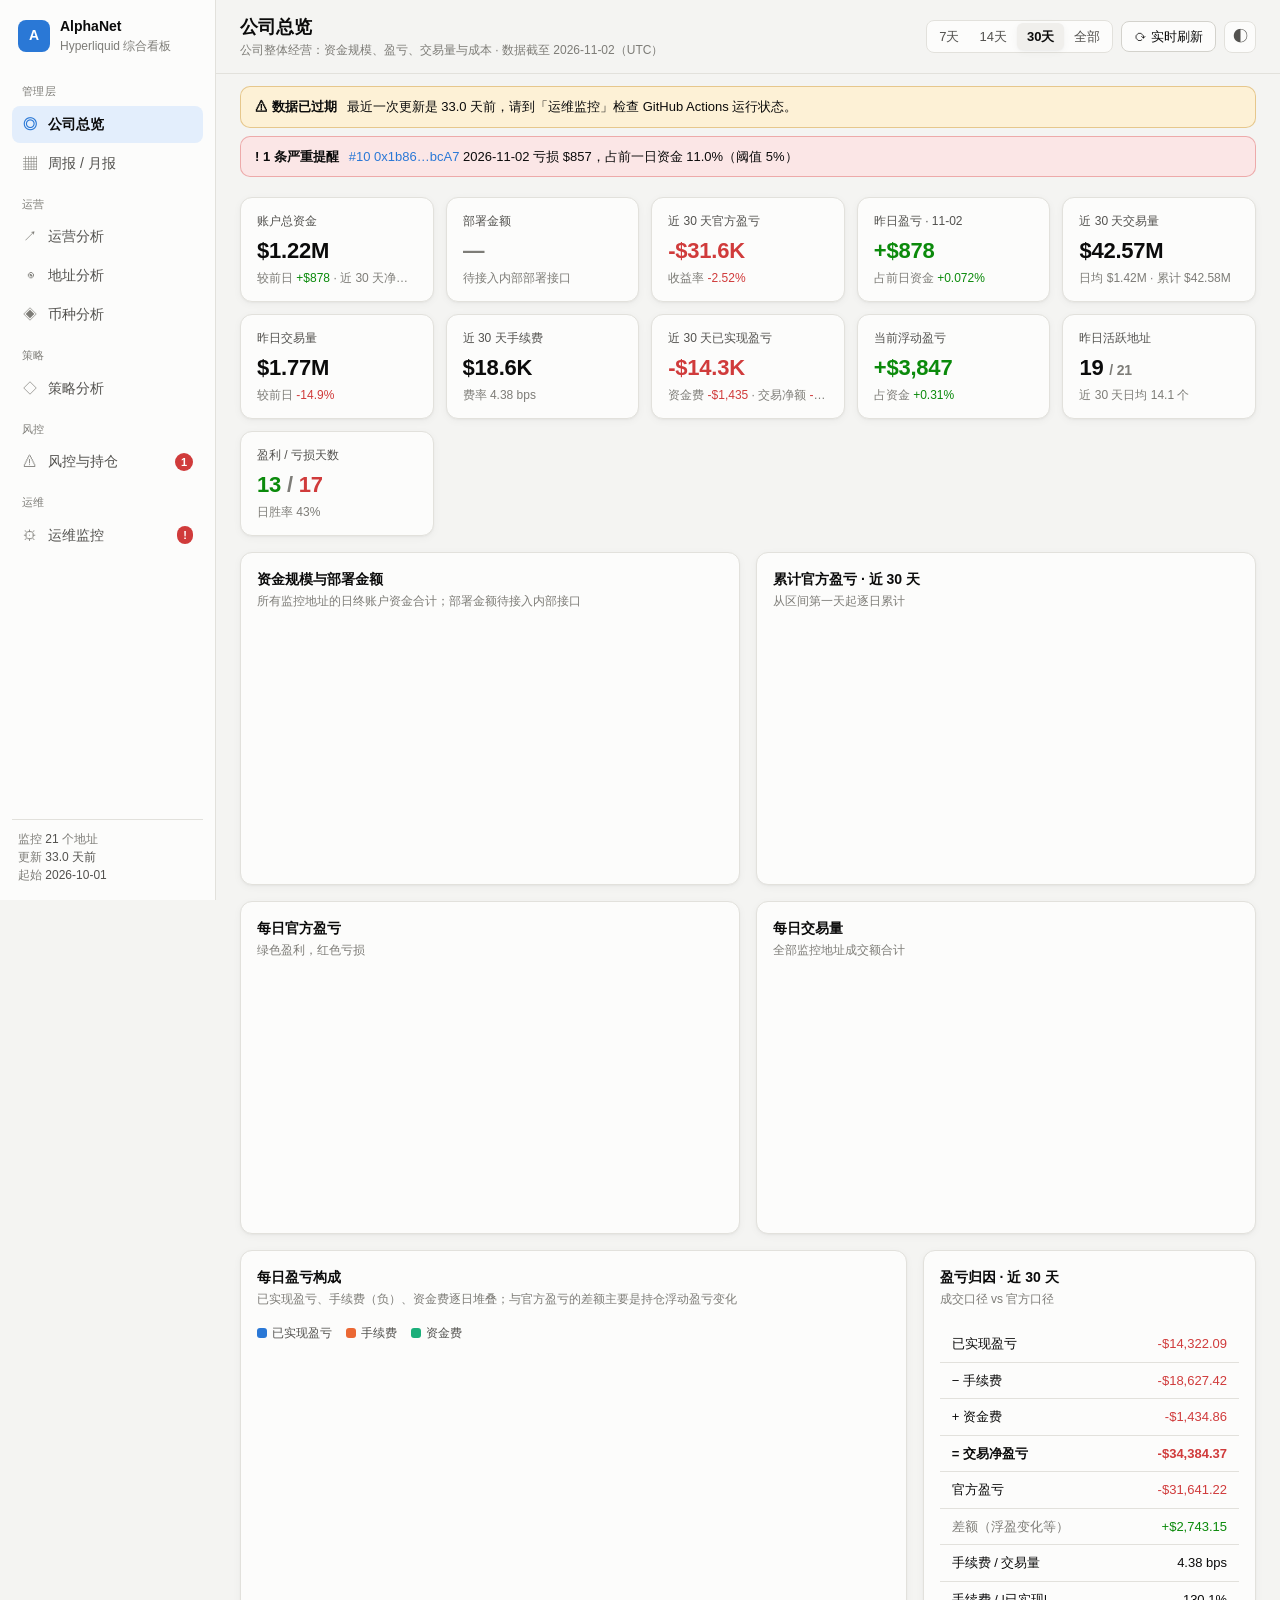
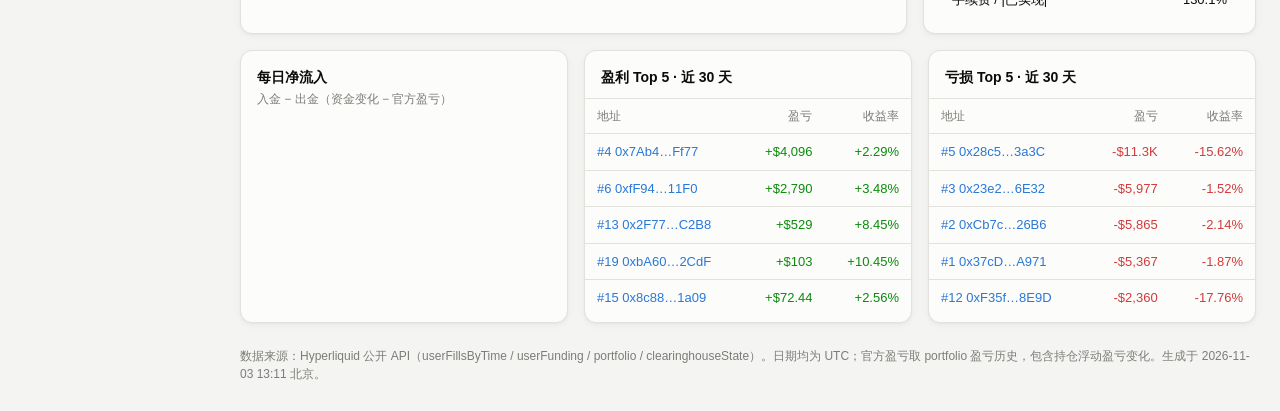
==== index.html @ 0035d0e1 "add strategy alalysys 3" ====
<!doctype html>
<html lang="zh-CN">
<head>
<meta charset="utf-8">
<meta name="viewport" content="width=device-width, initial-scale=1">
<title>AlphaNet Hyperliquid 综合看板</title>
<meta name="description" content="AlphaNet Hyperliquid 地址监控：公司总览、运营、风控、地址、币种、周报、运维多视角看板">
<link rel="icon" href="data:image/svg+xml,%3Csvg xmlns='http://www.w3.org/2000/svg' viewBox='0 0 32 32'%3E%3Crect width='32' height='32' rx='8' fill='%232a78d6'/%3E%3Cpath d='M8 22l5-7 4 4 7-9' stroke='white' stroke-width='3' fill='none' stroke-linecap='round' stroke-linejoin='round'/%3E%3C/svg%3E">
<link rel="stylesheet" href="assets/app.css?v=20261103i">
<script src="assets/chart.umd.js?v=4.4.1"></script>
</head>
<body>
<div class="app">
  <aside class="side" id="side">
    <div class="brand">
      <div class="logo">A</div>
      <div><div class="brand-t">AlphaNet</div><div class="brand-s">Hyperliquid 综合看板</div></div>
    </div>
    <nav id="nav">
      <div class="nav-g">管理层</div>
      <a href="#overview" data-v="overview"><span>◎</span>公司总览</a>
      <a href="#weekly" data-v="weekly"><span>▦</span>周报 / 月报</a>
      <div class="nav-g">运营</div>
      <a href="#ops" data-v="ops"><span>↗</span>运营分析</a>
      <a href="#address" data-v="address"><span>◉</span>地址分析</a>
      <a href="#coins" data-v="coins"><span>◈</span>币种分析</a>
      <div class="nav-g">策略</div>
      <a href="#strategy" data-v="strategy"><span>◇</span>策略分析</a>
      <div class="nav-g">风控</div>
      <a href="#risk" data-v="risk"><span>⚠</span>风控与持仓<b class="badge" id="nav-alerts"></b></a>
      <div class="nav-g">运维</div>
      <a href="#devops" data-v="devops"><span>⚙</span>运维监控<b class="badge" id="nav-health"></b></a>
    </nav>
    <div class="side-foot" id="side-foot"></div>
  </aside>
  <main>
    <header class="top">
      <button class="icon-btn menu" id="menu" aria-label="菜单">☰</button>
      <div class="top-title"><h1 id="page-title">公司总览</h1><div class="sub" id="page-sub"></div></div>
      <div class="top-ctl">
        <div class="seg" id="range" role="group" aria-label="时间范围">
          <button data-r="7">7天</button><button data-r="14">14天</button><button data-r="30">30天</button><button data-r="0">全部</button>
        </div>
        <button class="btn" id="live-btn" title="从 Hyperliquid API 实时拉取资金与持仓">⟳ 实时刷新</button>
        <button class="icon-btn" id="theme-btn" aria-label="切换主题">◐</button>
      </div>
    </header>
    <div id="banner"></div>
    <section id="view" class="view"><div class="loading">加载数据中…</div></section>
    <footer class="foot" id="foot"></footer>
  </main>
</div>
<div class="tip" id="tip"></div>
<script src="assets/app.js?v=20261103i"></script>
</body>
</html>
---- assets/app.css ----
:root {
  color-scheme: light;
  --bg: #f4f4f2; --surface: #fcfcfb; --surface-2: #f0efec; --border: #e2e1dc; --border-2: #d3d2cc;
  --text: #0b0b0b; --text-2: #52514e; --text-3: #7d7c77;
  --accent: #2a78d6; --accent-soft: #e3eefc;
  --pos: #0b8a0b; --neg: #d03b3b; --pos-soft: #e3f4e3; --neg-soft: #fbe6e6;
  --warn: #b97800; --warn-soft: #fdf1d6; --info: #2a78d6; --info-soft: #e3eefc;
  --s1: #2a78d6; --s2: #eb6834; --s3: #1baf7a; --s4: #eda100; --s5: #e87ba4; --s6: #008300; --s7: #6250d6; --s8: #e34948;
  --other: #a9a8a2; --grid: #ecebe7;
  --shadow: 0 1px 2px rgba(0,0,0,.04), 0 2px 8px rgba(0,0,0,.04);
}
@media (prefers-color-scheme: dark) {
  :root:not([data-theme="light"]) {
    color-scheme: dark;
    --bg: #111110; --surface: #1a1a19; --surface-2: #232321; --border: #2c2c2a; --border-2: #3a3a37;
    --text: #f0efec; --text-2: #c3c2b7; --text-3: #8b8a83;
    --accent: #3987e5; --accent-soft: #1b2b40;
    --pos: #2fbf4f; --neg: #e66767; --pos-soft: #16301c; --neg-soft: #3a1d1d;
    --warn: #fab219; --warn-soft: #3a2f12; --info: #3987e5; --info-soft: #1b2b40;
    --s1: #3987e5; --s2: #d95926; --s3: #199e70; --s4: #c98500; --s5: #d55181; --s6: #008300; --s7: #9085e9; --s8: #e66767;
    --other: #5f5e59; --grid: #262624;
    --shadow: none;
  }
}
:root[data-theme="dark"] {
  color-scheme: dark;
  --bg: #111110; --surface: #1a1a19; --surface-2: #232321; --border: #2c2c2a; --border-2: #3a3a37;
  --text: #f0efec; --text-2: #c3c2b7; --text-3: #8b8a83;
  --accent: #3987e5; --accent-soft: #1b2b40;
  --pos: #2fbf4f; --neg: #e66767; --pos-soft: #16301c; --neg-soft: #3a1d1d;
  --warn: #fab219; --warn-soft: #3a2f12; --info: #3987e5; --info-soft: #1b2b40;
  --s1: #3987e5; --s2: #d95926; --s3: #199e70; --s4: #c98500; --s5: #d55181; --s6: #008300; --s7: #9085e9; --s8: #e66767;
  --other: #5f5e59; --grid: #262624;
  --shadow: none;
}
* { box-sizing: border-box; }
html, body { margin: 0; }
body { background: var(--bg); color: var(--text); font: 14px/1.5 -apple-system, BlinkMacSystemFont, "PingFang SC", "Hiragino Sans GB", "Microsoft YaHei", "Segoe UI", sans-serif; -webkit-font-smoothing: antialiased; }
.num, td.n, .kpi-v { font-variant-numeric: tabular-nums; }
a { color: var(--accent); text-decoration: none; }
.app { display: flex; min-height: 100vh; }

/* sidebar */
.side { width: 216px; flex: none; background: var(--surface); border-right: 1px solid var(--border); position: sticky; top: 0; height: 100vh; display: flex; flex-direction: column; padding: 16px 12px; z-index: 20; }
.brand { display: flex; gap: 10px; align-items: center; padding: 0 6px 16px; }
.logo { width: 32px; height: 32px; border-radius: 8px; background: var(--accent); color: #fff; display: grid; place-items: center; font-weight: 700; }
.brand-t { font-weight: 700; }
.brand-s { font-size: 12px; color: var(--text-3); }
nav { display: flex; flex-direction: column; gap: 2px; overflow-y: auto; }
.nav-g { font-size: 11px; color: var(--text-3); padding: 12px 10px 4px; letter-spacing: .04em; }
nav a { display: flex; align-items: center; gap: 10px; padding: 8px 10px; border-radius: 8px; color: var(--text-2); }
nav a span { width: 16px; text-align: center; color: var(--text-3); }
nav a:hover { background: var(--surface-2); color: var(--text); }
nav a.on { background: var(--accent-soft); color: var(--text); font-weight: 600; }
nav a.on span { color: var(--accent); }
.badge { margin-left: auto; font-size: 11px; font-weight: 600; padding: 0 6px; border-radius: 9px; line-height: 18px; }
.badge:empty { display: none; }
.badge.crit { background: var(--neg); color: #fff; }
.badge.warn { background: var(--warn); color: #111; }
.badge.ok { background: var(--pos-soft); color: var(--pos); }
.side-foot { margin-top: auto; font-size: 12px; color: var(--text-3); padding: 10px 6px 0; border-top: 1px solid var(--border); }
.side-foot b { color: var(--text-2); font-weight: 500; }

main { flex: 1; min-width: 0; display: flex; flex-direction: column; }
.top { position: sticky; top: 0; z-index: 10; background: color-mix(in srgb, var(--bg) 88%, transparent); backdrop-filter: blur(8px); display: flex; align-items: center; gap: 12px; padding: 14px 24px; border-bottom: 1px solid var(--border); }
.top h1 { margin: 0; font-size: 18px; }
.top .sub { font-size: 12px; color: var(--text-3); }
.top-title { min-width: 0; }
.top-ctl { margin-left: auto; display: flex; gap: 8px; align-items: center; flex-wrap: wrap; justify-content: flex-end; }
.seg { display: inline-flex; background: var(--surface); border: 1px solid var(--border); border-radius: 8px; padding: 2px; }
.seg button { border: 0; background: none; color: var(--text-2); padding: 4px 10px; border-radius: 6px; cursor: pointer; font: inherit; font-size: 13px; }
.seg button.on { background: var(--surface-2); color: var(--text); font-weight: 600; box-shadow: var(--shadow); }
.btn { border: 1px solid var(--border-2); background: var(--surface); color: var(--text); border-radius: 8px; padding: 5px 12px; font: inherit; font-size: 13px; cursor: pointer; white-space: nowrap; }
.btn:hover { border-color: var(--accent); }
.btn.primary { background: var(--accent); border-color: var(--accent); color: #fff; }
.btn:disabled { opacity: .6; cursor: progress; }
.icon-btn { border: 1px solid var(--border); background: var(--surface); color: var(--text-2); border-radius: 8px; width: 32px; height: 32px; cursor: pointer; font-size: 15px; }
.menu { display: none; }

.view { padding: 20px 24px 8px; display: flex; flex-direction: column; gap: 16px; }
.loading { padding: 80px; text-align: center; color: var(--text-3); }
.foot { padding: 16px 24px 28px; font-size: 12px; color: var(--text-3); }

/* banners */
#banner:empty { display: none; }
#banner { padding: 12px 24px 0; display: flex; flex-direction: column; gap: 8px; }
.bn { border-radius: 10px; padding: 10px 14px; font-size: 13px; display: flex; gap: 10px; align-items: flex-start; border: 1px solid; }
.bn.crit { background: var(--neg-soft); border-color: color-mix(in srgb, var(--neg) 35%, transparent); }
.bn.warn { background: var(--warn-soft); border-color: color-mix(in srgb, var(--warn) 35%, transparent); }
.bn.info { background: var(--info-soft); border-color: color-mix(in srgb, var(--info) 30%, transparent); }
.bn b { white-space: nowrap; }

/* layout */
.grid { display: grid; gap: 16px; }
.g2 { grid-template-columns: repeat(2, minmax(0, 1fr)); }
.g3 { grid-template-columns: repeat(3, minmax(0, 1fr)); }
.g32 { grid-template-columns: minmax(0, 2fr) minmax(0, 1fr); }
.kpis { display: grid; gap: 12px; grid-template-columns: repeat(auto-fill, minmax(170px, 1fr)); }
.card { background: var(--surface); border: 1px solid var(--border); border-radius: 12px; padding: 16px; box-shadow: var(--shadow); min-width: 0; }
.card h3 { margin: 0 0 2px; font-size: 14px; font-weight: 600; }
.card .hint { font-size: 12px; color: var(--text-3); margin-bottom: 10px; }
.card-h { display: flex; align-items: flex-start; gap: 8px; margin-bottom: 8px; }
.card-h > div:first-child { flex: 1; min-width: 0; }
.kpi { background: var(--surface); border: 1px solid var(--border); border-radius: 12px; padding: 14px 16px; box-shadow: var(--shadow); min-width: 0; }
.kpi-l { font-size: 12px; color: var(--text-2); display: flex; gap: 6px; align-items: center; }
.kpi-v { font-size: 22px; font-weight: 650; margin-top: 4px; letter-spacing: -.01em; white-space: nowrap; overflow: hidden; text-overflow: ellipsis; }
.kpi-s { font-size: 12px; color: var(--text-3); margin-top: 2px; white-space: nowrap; overflow: hidden; text-overflow: ellipsis; }
.pos { color: var(--pos); }
.neg { color: var(--neg); }
.muted { color: var(--text-3); }
.sec-t { font-size: 13px; font-weight: 600; color: var(--text-2); margin: 8px 0 0; flex-wrap: wrap; display: flex; align-items: center; gap: 8px; }
.sec-t::after { content: ""; flex: 1; height: 1px; background: var(--border); }

.chart { position: relative; height: 240px; }
.chart.tall { height: 300px; }
.chart.short { height: 180px; }
.legend { display: flex; flex-wrap: wrap; gap: 4px 14px; font-size: 12px; color: var(--text-2); margin: -2px 0 8px; }
.legend i { display: inline-block; width: 10px; height: 10px; border-radius: 3px; margin-right: 5px; vertical-align: -1px; }

/* tables */
.tbl-wrap { overflow-x: auto; margin: 0 -16px -16px; border-top: 1px solid var(--border); }
.tbl-wrap.flush { margin: 0; border: 1px solid var(--border); border-radius: 8px; }
table { border-collapse: collapse; width: 100%; font-size: 13px; }
th, td { padding: 8px 12px; text-align: left; border-bottom: 1px solid var(--border); white-space: nowrap; }
th { font-size: 12px; font-weight: 500; color: var(--text-3); background: var(--surface); position: sticky; top: 0; cursor: default; user-select: none; }
th.sortable { cursor: pointer; }
th.sortable:hover { color: var(--text); }
th.sorted::after { content: " ▾"; }
th.sorted.asc::after { content: " ▴"; }
td.n, th.n { text-align: right; }
tbody tr:hover td { background: var(--surface-2); }
tbody tr.click { cursor: pointer; }
tbody tr.sel td { background: var(--accent-soft); }
tr:last-child td { border-bottom: 0; }
.tbl-scroll { max-height: 520px; overflow: auto; }
.addr { font-family: ui-monospace, SFMono-Regular, Menlo, monospace; font-size: 12px; color: var(--text-2); }
.chip { display: inline-flex; align-items: center; gap: 4px; font-size: 12px; padding: 1px 8px; border-radius: 10px; font-weight: 500; white-space: nowrap; }
.chip.crit { background: var(--neg-soft); color: var(--neg); }
.chip.warn { background: var(--warn-soft); color: var(--warn); }
.chip.info { background: var(--info-soft); color: var(--info); }
.chip.ok { background: var(--pos-soft); color: var(--pos); }
.chip.mute { background: var(--surface-2); color: var(--text-2); }
.bar-in { position: relative; display: inline-block; width: 70px; height: 6px; border-radius: 3px; background: var(--surface-2); vertical-align: middle; margin-left: 6px; overflow: hidden; }
.bar-in > i { position: absolute; left: 0; top: 0; bottom: 0; background: var(--accent); border-radius: 3px; }
.toolbar { display: flex; gap: 8px; align-items: center; flex-wrap: wrap; margin-bottom: 10px; }
.toolbar input, .toolbar select { font: inherit; font-size: 13px; padding: 5px 10px; border-radius: 8px; border: 1px solid var(--border-2); background: var(--surface); color: var(--text); }
.toolbar input { min-width: 200px; }

/* heatmap */
.hm { overflow-x: auto; }
.hm table { width: auto; border-collapse: separate; border-spacing: 2px; }
.hm td, .hm th { padding: 0; border: 0; }
.hm th { font-size: 11px; position: static; padding: 0 6px 0 0; color: var(--text-3); font-weight: 400; background: none; }
.hm th.dh { writing-mode: vertical-rl; transform: rotate(180deg); padding: 0 0 4px; height: 48px; text-align: left; }
.hm td.c { width: 18px; min-width: 18px; height: 18px; border-radius: 3px; background: var(--surface-2); }
.hm td.c:hover { outline: 2px solid var(--text); }

.tip { position: fixed; pointer-events: none; z-index: 100; background: var(--text); color: var(--bg); font-size: 12px; padding: 6px 9px; border-radius: 6px; max-width: 280px; opacity: 0; transition: opacity .08s; white-space: pre-line; }
.tip.on { opacity: 1; }

.checks { display: flex; flex-direction: column; gap: 6px; }
.check { display: flex; gap: 10px; align-items: flex-start; padding: 8px 10px; border-radius: 8px; background: var(--surface-2); font-size: 13px; }
.check .ic { width: 18px; height: 18px; border-radius: 50%; display: grid; place-items: center; font-size: 11px; color: #fff; flex: none; margin-top: 1px; }
.ic.ok { background: var(--pos); } .ic.crit { background: var(--neg); } .ic.warn { background: var(--warn); color: #111; } .ic.info { background: var(--info); }
.check .d { color: var(--text-3); font-size: 12px; }
.status-hero { display: flex; gap: 14px; align-items: center; }
.status-dot { width: 14px; height: 14px; border-radius: 50%; flex: none; box-shadow: 0 0 0 4px color-mix(in srgb, currentColor 20%, transparent); background: currentColor; }
.kv { display: grid; grid-template-columns: auto 1fr; gap: 6px 16px; font-size: 13px; }
.kv dt { color: var(--text-3); } .kv dd { margin: 0; }
.empty { padding: 24px; text-align: center; color: var(--text-3); font-size: 13px; }
.note { font-size: 12px; color: var(--text-3); margin-top: 8px; }

@media (max-width: 1100px) { .g3 { grid-template-columns: repeat(2, minmax(0, 1fr)); } .g32 { grid-template-columns: 1fr; } }
@media (max-width: 820px) {
  .side { position: fixed; left: 0; transform: translateX(-100%); transition: transform .2s; box-shadow: 0 0 40px rgba(0,0,0,.3); }
  .side.open { transform: none; }
  .menu { display: inline-block; }
  .g2, .g3 { grid-template-columns: 1fr; }
  .top { padding: 10px 16px; flex-wrap: wrap; }
  .view { padding: 16px 16px 8px; }
  #banner { padding: 12px 16px 0; }
  .kpis { grid-template-columns: repeat(2, minmax(0, 1fr)); }
  .kpi-v { font-size: 18px; }
  .toolbar input { min-width: 0; flex: 1; }
}
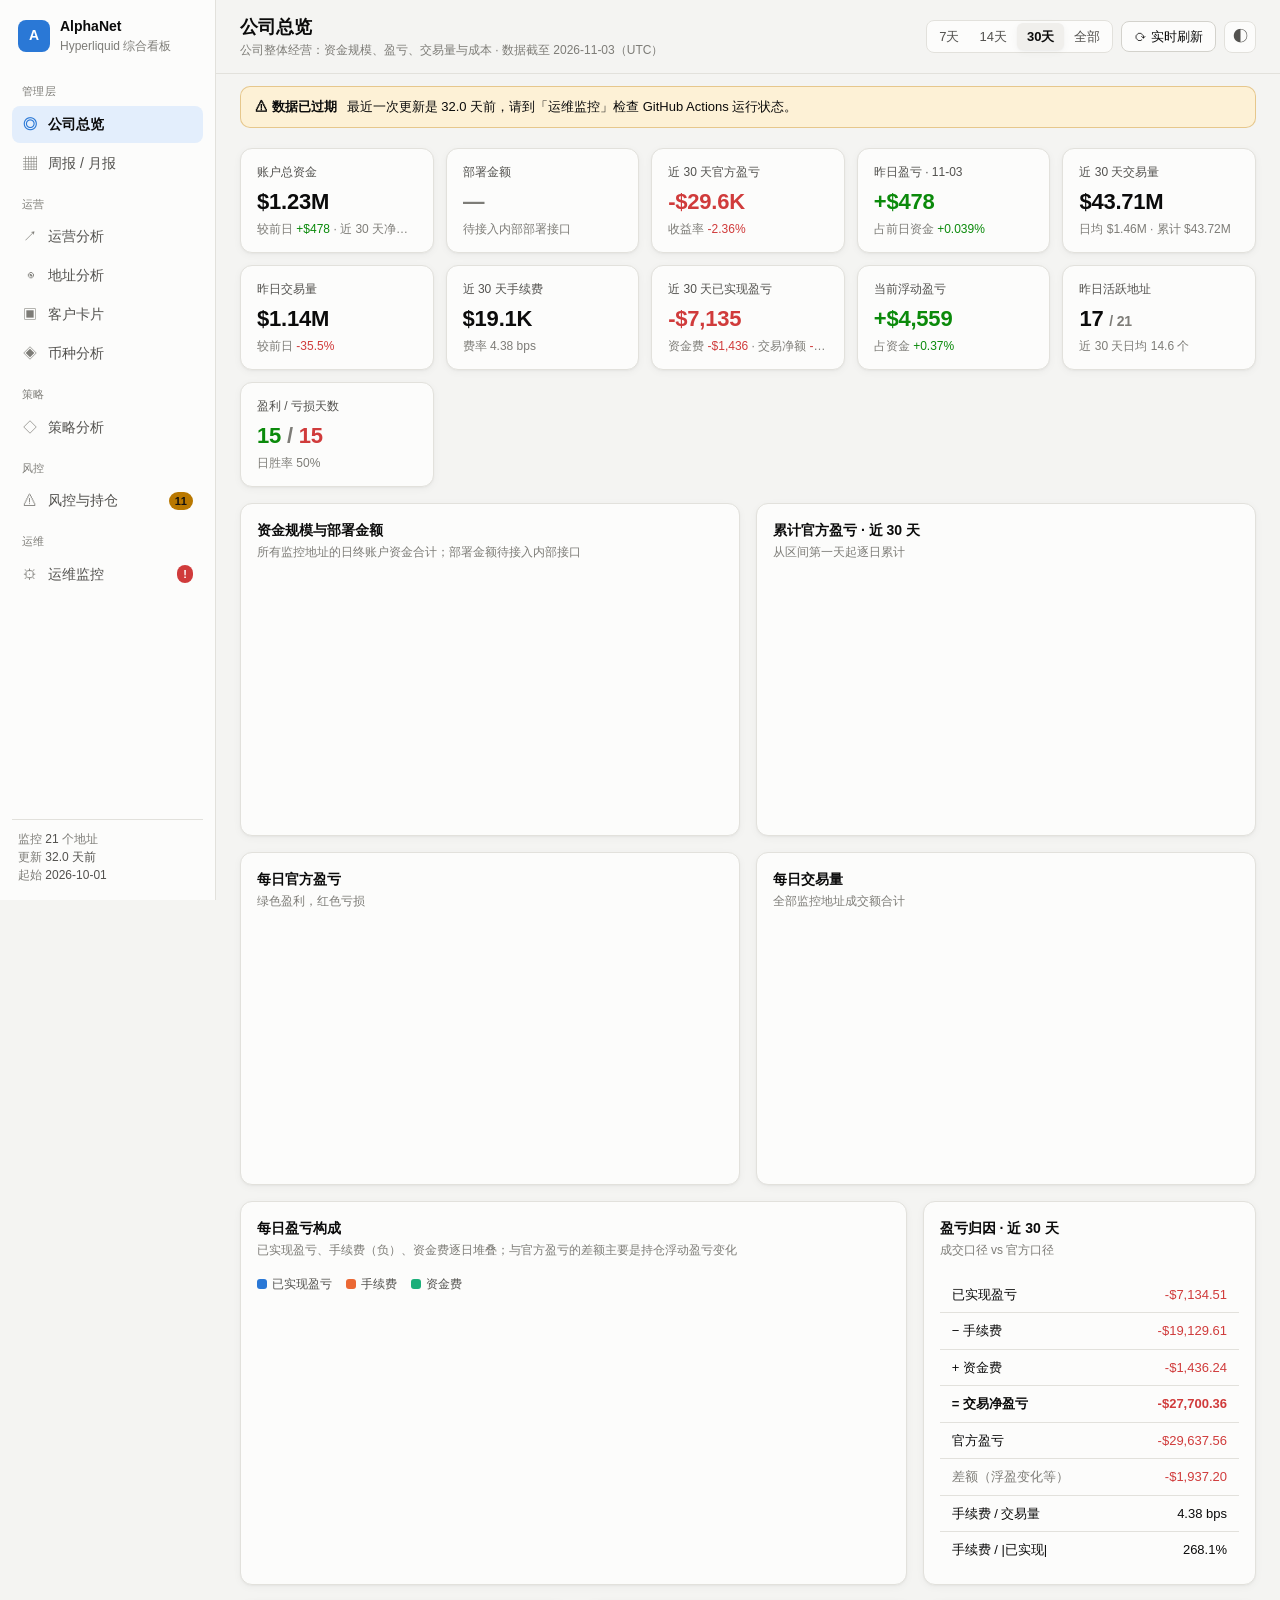
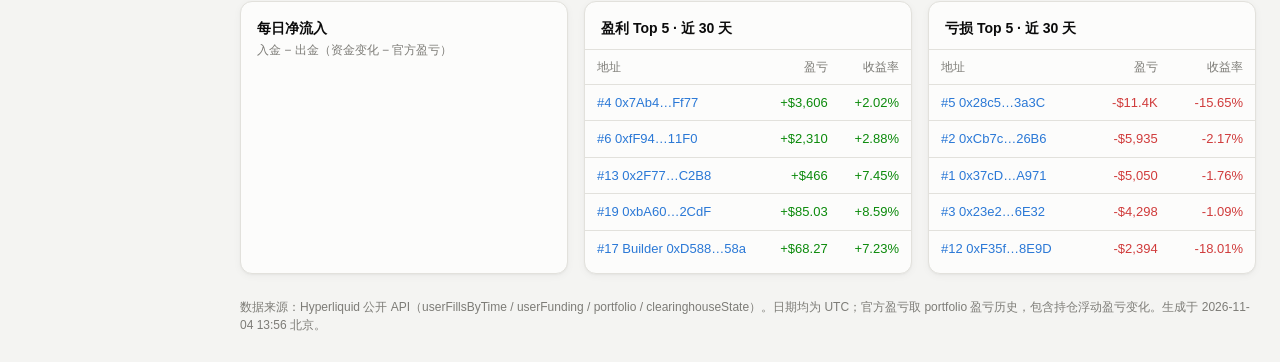
==== commit 3d849a6f: "feat: 客户卡片页，每日生成 client_cards.json" ====
--- a/index.html
+++ b/index.html
@@ -8,6 +8,7 @@
 <link rel="icon" href="data:image/svg+xml,%3Csvg xmlns='http://www.w3.org/2000/svg' viewBox='0 0 32 32'%3E%3Crect width='32' height='32' rx='8' fill='%232a78d6'/%3E%3Cpath d='M8 22l5-7 4 4 7-9' stroke='white' stroke-width='3' fill='none' stroke-linecap='round' stroke-linejoin='round'/%3E%3C/svg%3E">
 <link rel="stylesheet" href="assets/app.css?v=20261103i">
 <script src="assets/chart.umd.js?v=4.4.1"></script>
+<script src="assets/html-to-image.js?v=1.11.11"></script>
 </head>
 <body>
 <div class="app">
@@ -23,6 +24,7 @@
       <div class="nav-g">运营</div>
       <a href="#ops" data-v="ops"><span>↗</span>运营分析</a>
       <a href="#address" data-v="address"><span>◉</span>地址分析</a>
+      <a href="#cards" data-v="cards"><span>▣</span>客户卡片</a>
       <a href="#coins" data-v="coins"><span>◈</span>币种分析</a>
       <div class="nav-g">策略</div>
       <a href="#strategy" data-v="strategy"><span>◇</span>策略分析</a>
@@ -51,6 +53,6 @@
   </main>
 </div>
 <div class="tip" id="tip"></div>
-<script src="assets/app.js?v=20261103i"></script>
+<script src="assets/app.js?v=20261104c"></script>
 </body>
 </html>
--- a/assets/app.css
+++ b/assets/app.css
@@ -183,3 +183,34 @@
   .kpi-v { font-size: 18px; }
   .toolbar input { min-width: 0; flex: 1; }
 }
+
+/* ---------- 客户卡片（固定深色，导出图片用） ---------- */
+.cc-bar select { min-width: 22rem; max-width: 100%; }
+.cc-wrap { overflow-x: auto; padding-bottom: 4px; }
+.cc { width: 1560px; padding: 22px 22px 18px; background: #0a0f14; border: 1px solid #1b2a24; border-radius: 14px; color: #d6dde6;
+  font-family: 'JetBrains Mono', ui-monospace, SFMono-Regular, Menlo, Consolas, monospace; -webkit-font-smoothing: antialiased; }
+.cc-h { display: flex; align-items: center; justify-content: space-between; margin-bottom: 16px; }
+.cc-a { font-size: 15px; font-weight: 600; color: #e8edf2; display: flex; align-items: center; gap: 10px; letter-spacing: .02em; }
+.cc-b { width: 20px; height: 20px; border-radius: 50%; background: linear-gradient(135deg, #f6c453, #c88a12); }
+.cc-br { font-size: 12px; color: #5f6b78; letter-spacing: .12em; } .cc-br b { color: #9fb3c8; }
+.cc-tiles { display: grid; grid-template-columns: 620px 366px; gap: 12px; margin-bottom: 14px; }
+.cc-t1, .cc-t2 { border-radius: 10px; padding: 14px 16px; }
+.cc-t1 { background: #0b2018; border: 1px solid #1d5b3f; display: flex; gap: 28px; }
+.cc-t2 { background: #0d1a2b; border: 1px solid #23406b; }
+.cc-l { font-size: 10px; letter-spacing: .12em; color: #7b8794; text-transform: uppercase; margin-bottom: 6px; }
+.cc-v { font-size: 22px; font-weight: 600; font-variant-numeric: tabular-nums; }
+.cc-t2 .cc-v { color: #93c5fd; font-size: 24px; }
+.cc-s { font-size: 10px; color: #5f6b78; margin-top: 4px; }
+.cc .p { color: #34d399; } .cc .n { color: #f87171; } .cc .m { color: #5f6b78; } .cc .w { color: #d4a017; }
+.cc-c { font-size: 12px; color: #7b8794; margin: 2px 0 10px; }
+.cc table { width: 100%; border-collapse: collapse; font-size: 12.5px; font-variant-numeric: tabular-nums; }
+.cc th { font-size: 11px; font-weight: 500; letter-spacing: .08em; color: #8b97a3; text-transform: uppercase; text-align: right; padding: 8px 10px; background: #0e141b; border-bottom: 1px solid #1a222b; }
+.cc td { padding: 8px 10px; text-align: right; border-bottom: 1px solid #141b22; white-space: nowrap; color: #c7d0d9; }
+.cc th.l, .cc td.l { text-align: left; } .cc th.st, .cc td.st { text-align: center; width: 90px; }
+.cc tr.off td { color: #6b7682; } .cc tr.off td.p { color: #2f9e74; } .cc tr.off td.n { color: #c25a5a; }
+.cc td:first-child { border-left: 3px solid transparent; } .cc tr.on td:first-child { border-left-color: #1d5b3f; } .cc tr.off td:first-child { border-left-color: #222c36; }
+.cc td i { display: inline-block; width: 6px; height: 6px; border-radius: 50%; margin-right: 7px; vertical-align: 1px; }
+.cc .pl { display: inline-block; font-size: 10.5px; padding: 2px 8px; border-radius: 999px; letter-spacing: .06em; }
+.cc .pl.on { color: #34d399; background: #0d2a1e; border: 1px solid #1d5b3f; } .cc .pl.off { color: #8b97a3; background: #141b22; border: 1px solid #222c36; }
+.cc-n { font-size: 10.5px; color: #5f6b78; margin-top: 10px; }
+.cc-f { display: flex; justify-content: space-between; font-size: 10.5px; color: #4d5864; margin-top: 12px; }
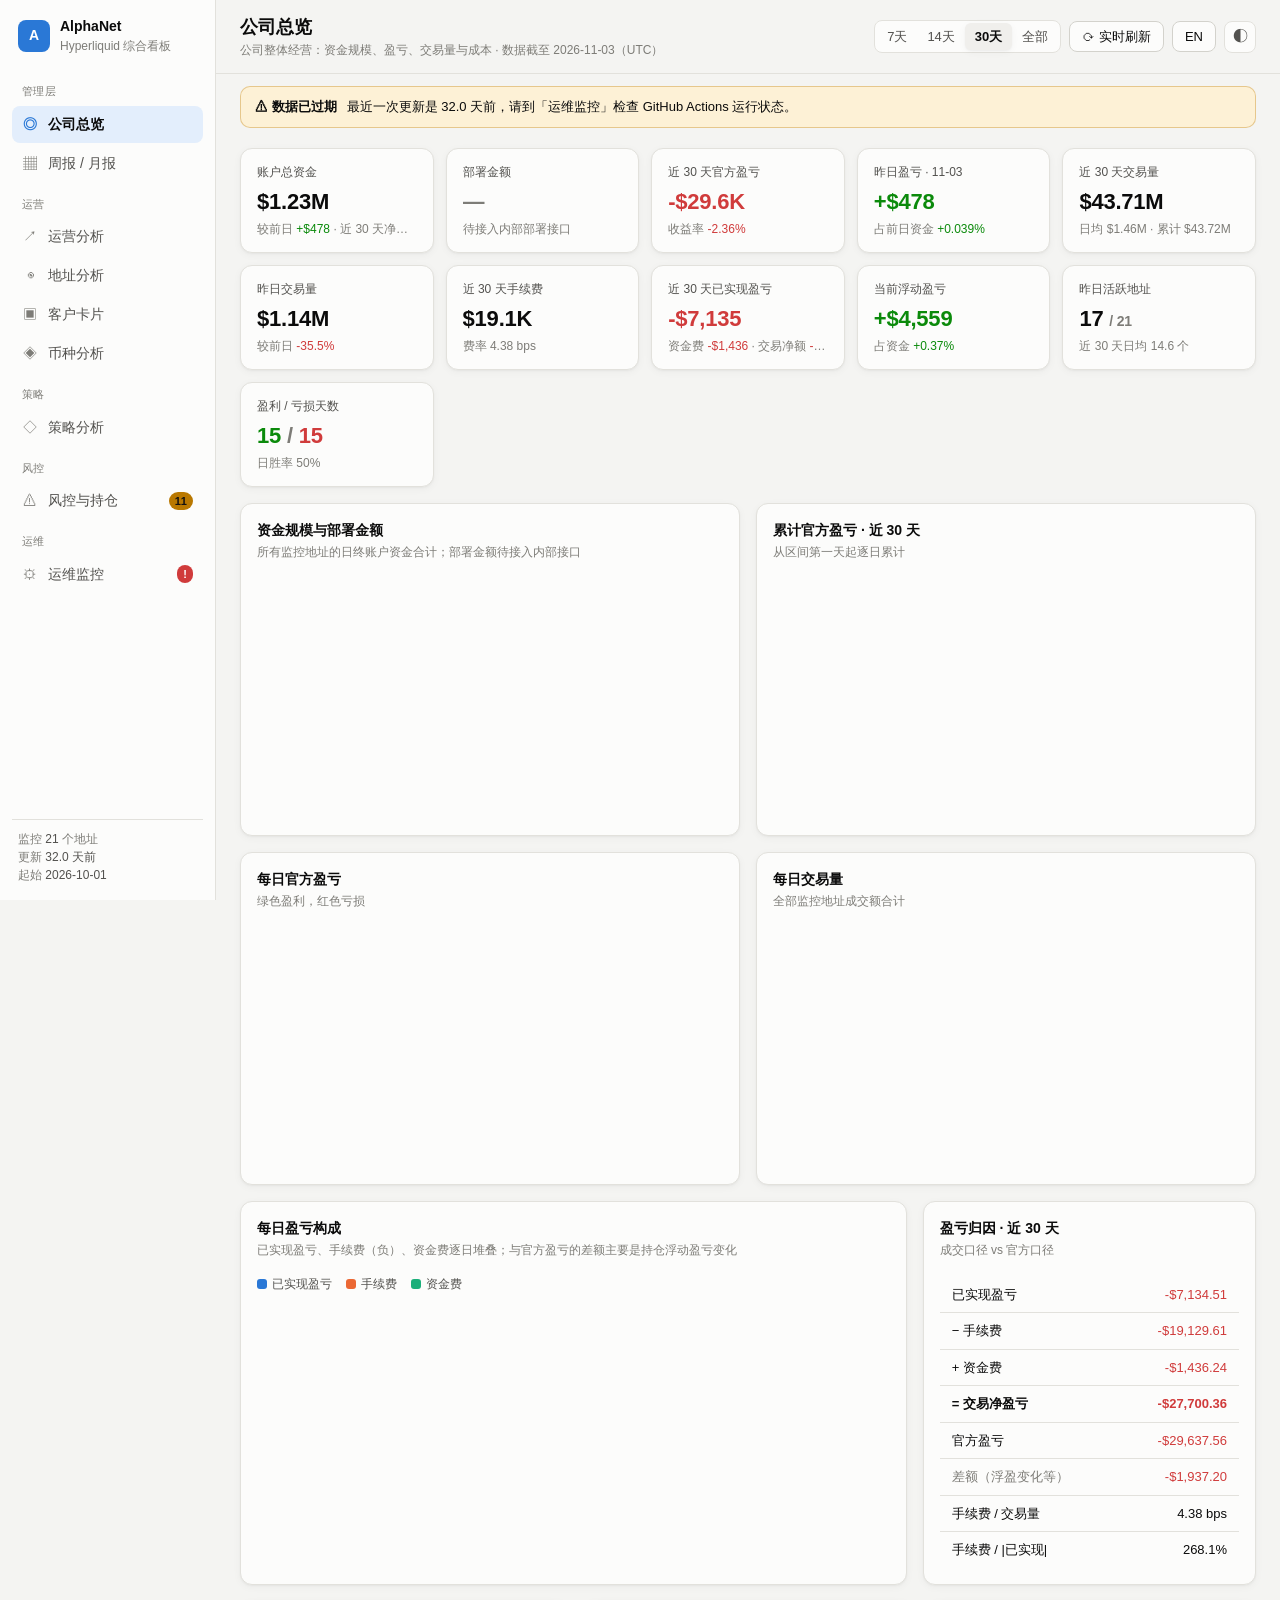
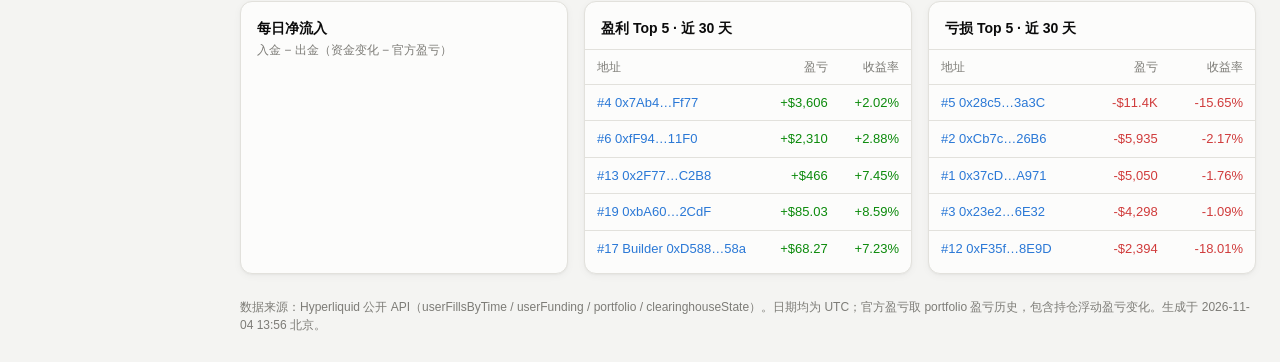
==== commit 0e99aa17: "feat: 中英文切换" ====
--- a/index.html
+++ b/index.html
@@ -7,6 +7,7 @@
 <meta name="description" content="AlphaNet Hyperliquid 地址监控：公司总览、运营、风控、地址、币种、周报、运维多视角看板">
 <link rel="icon" href="data:image/svg+xml,%3Csvg xmlns='http://www.w3.org/2000/svg' viewBox='0 0 32 32'%3E%3Crect width='32' height='32' rx='8' fill='%232a78d6'/%3E%3Cpath d='M8 22l5-7 4 4 7-9' stroke='white' stroke-width='3' fill='none' stroke-linecap='round' stroke-linejoin='round'/%3E%3C/svg%3E">
 <link rel="stylesheet" href="assets/app.css?v=20261103i">
+<script src="assets/i18n.js?v=20261105a"></script>
 <script src="assets/chart.umd.js?v=4.4.1"></script>
 <script src="assets/html-to-image.js?v=1.11.11"></script>
 </head>
@@ -44,6 +45,7 @@
           <button data-r="7">7天</button><button data-r="14">14天</button><button data-r="30">30天</button><button data-r="0">全部</button>
         </div>
         <button class="btn" id="live-btn" title="从 Hyperliquid API 实时拉取资金与持仓">⟳ 实时刷新</button>
+        <button class="btn" id="lang-btn" title="Switch to English">EN</button>
         <button class="icon-btn" id="theme-btn" aria-label="切换主题">◐</button>
       </div>
     </header>
@@ -53,6 +55,6 @@
   </main>
 </div>
 <div class="tip" id="tip"></div>
-<script src="assets/app.js?v=20261104c"></script>
+<script src="assets/app.js?v=20261105a"></script>
 </body>
 </html>
--- a/assets/app.css
+++ b/assets/app.css
@@ -214,3 +214,6 @@
 .cc .pl.on { color: #34d399; background: #0d2a1e; border: 1px solid #1d5b3f; } .cc .pl.off { color: #8b97a3; background: #141b22; border: 1px solid #222c36; }
 .cc-n { font-size: 10.5px; color: #5f6b78; margin-top: 10px; }
 .cc-f { display: flex; justify-content: space-between; font-size: 10.5px; color: #4d5864; margin-top: 12px; }
+
+/* 客户名 */
+.nm { display: inline-block; margin-left: 6px; padding: 0 7px; border-radius: 999px; font-size: 11.5px; line-height: 18px; font-weight: 500; color: var(--s1, #2563eb); background: color-mix(in srgb, var(--s1, #2563eb) 12%, transparent); white-space: nowrap; vertical-align: 1px; }
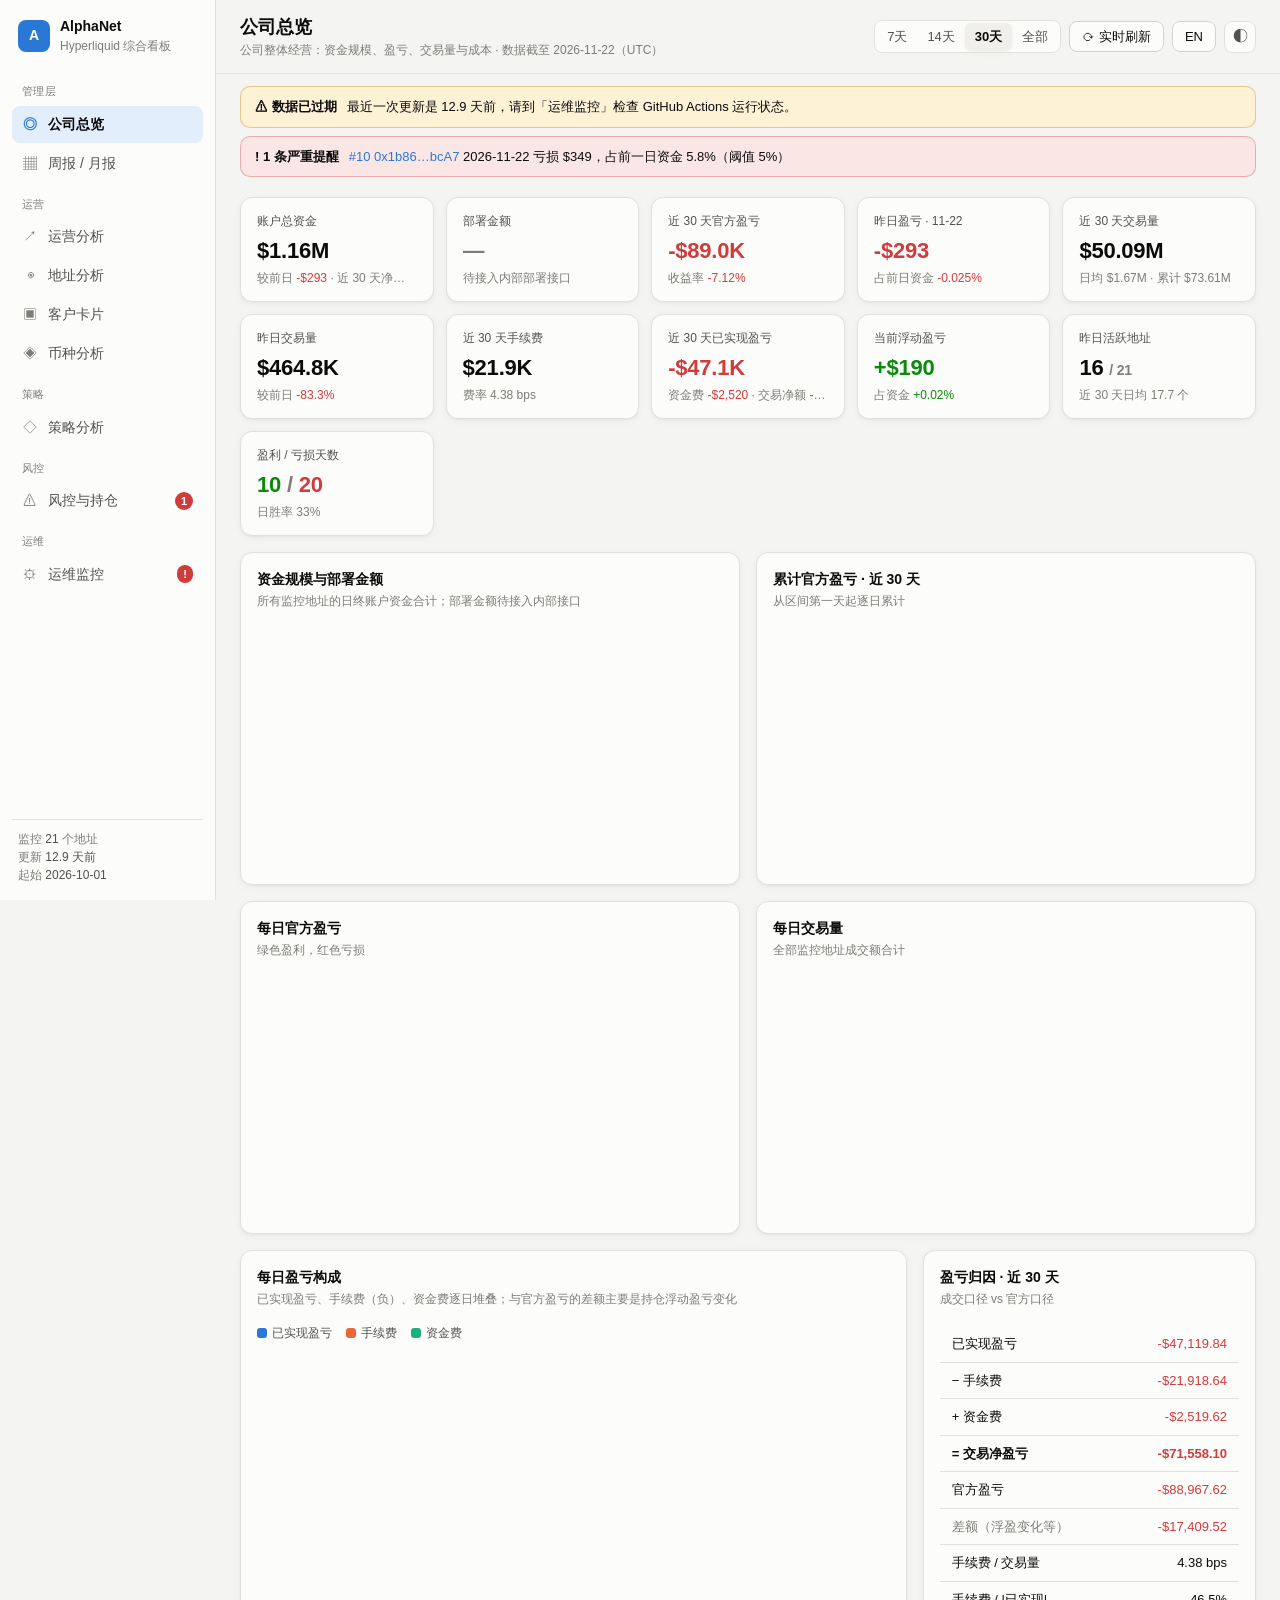
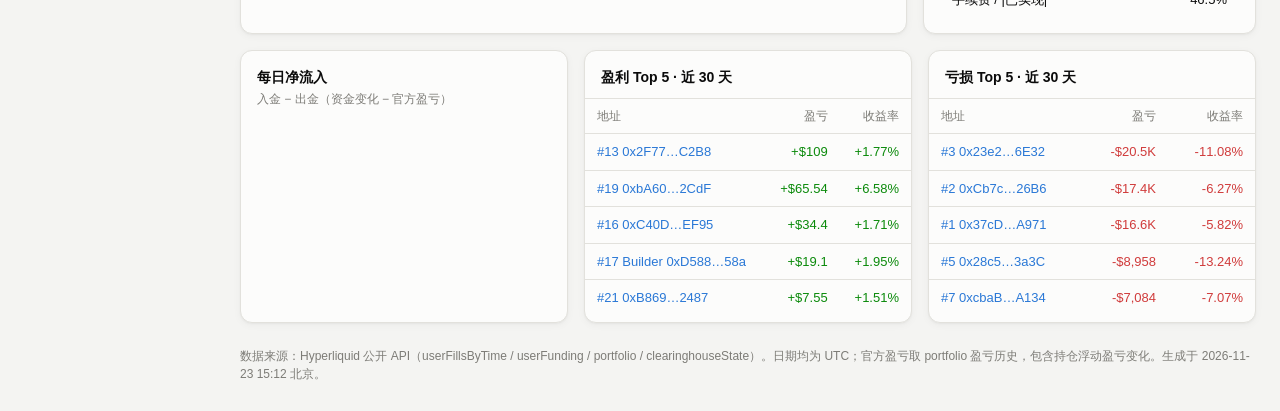
==== commit 7921d0f1: "feat: update client wallet ownership and deposit totals" ====
--- a/index.html
+++ b/index.html
@@ -7,7 +7,7 @@
 <meta name="description" content="AlphaNet Hyperliquid 地址监控：公司总览、运营、风控、地址、币种、周报、运维多视角看板">
 <link rel="icon" href="data:image/svg+xml,%3Csvg xmlns='http://www.w3.org/2000/svg' viewBox='0 0 32 32'%3E%3Crect width='32' height='32' rx='8' fill='%232a78d6'/%3E%3Cpath d='M8 22l5-7 4 4 7-9' stroke='white' stroke-width='3' fill='none' stroke-linecap='round' stroke-linejoin='round'/%3E%3C/svg%3E">
 <link rel="stylesheet" href="assets/app.css?v=20261103i">
-<script src="assets/i18n.js?v=20261105a"></script>
+<script src="assets/i18n.js?v=20261124a"></script>
 <script src="assets/chart.umd.js?v=4.4.1"></script>
 <script src="assets/html-to-image.js?v=1.11.11"></script>
 </head>
@@ -55,6 +55,6 @@
   </main>
 </div>
 <div class="tip" id="tip"></div>
-<script src="assets/app.js?v=20261105a"></script>
+<script src="assets/app.js?v=20261124a"></script>
 </body>
 </html>
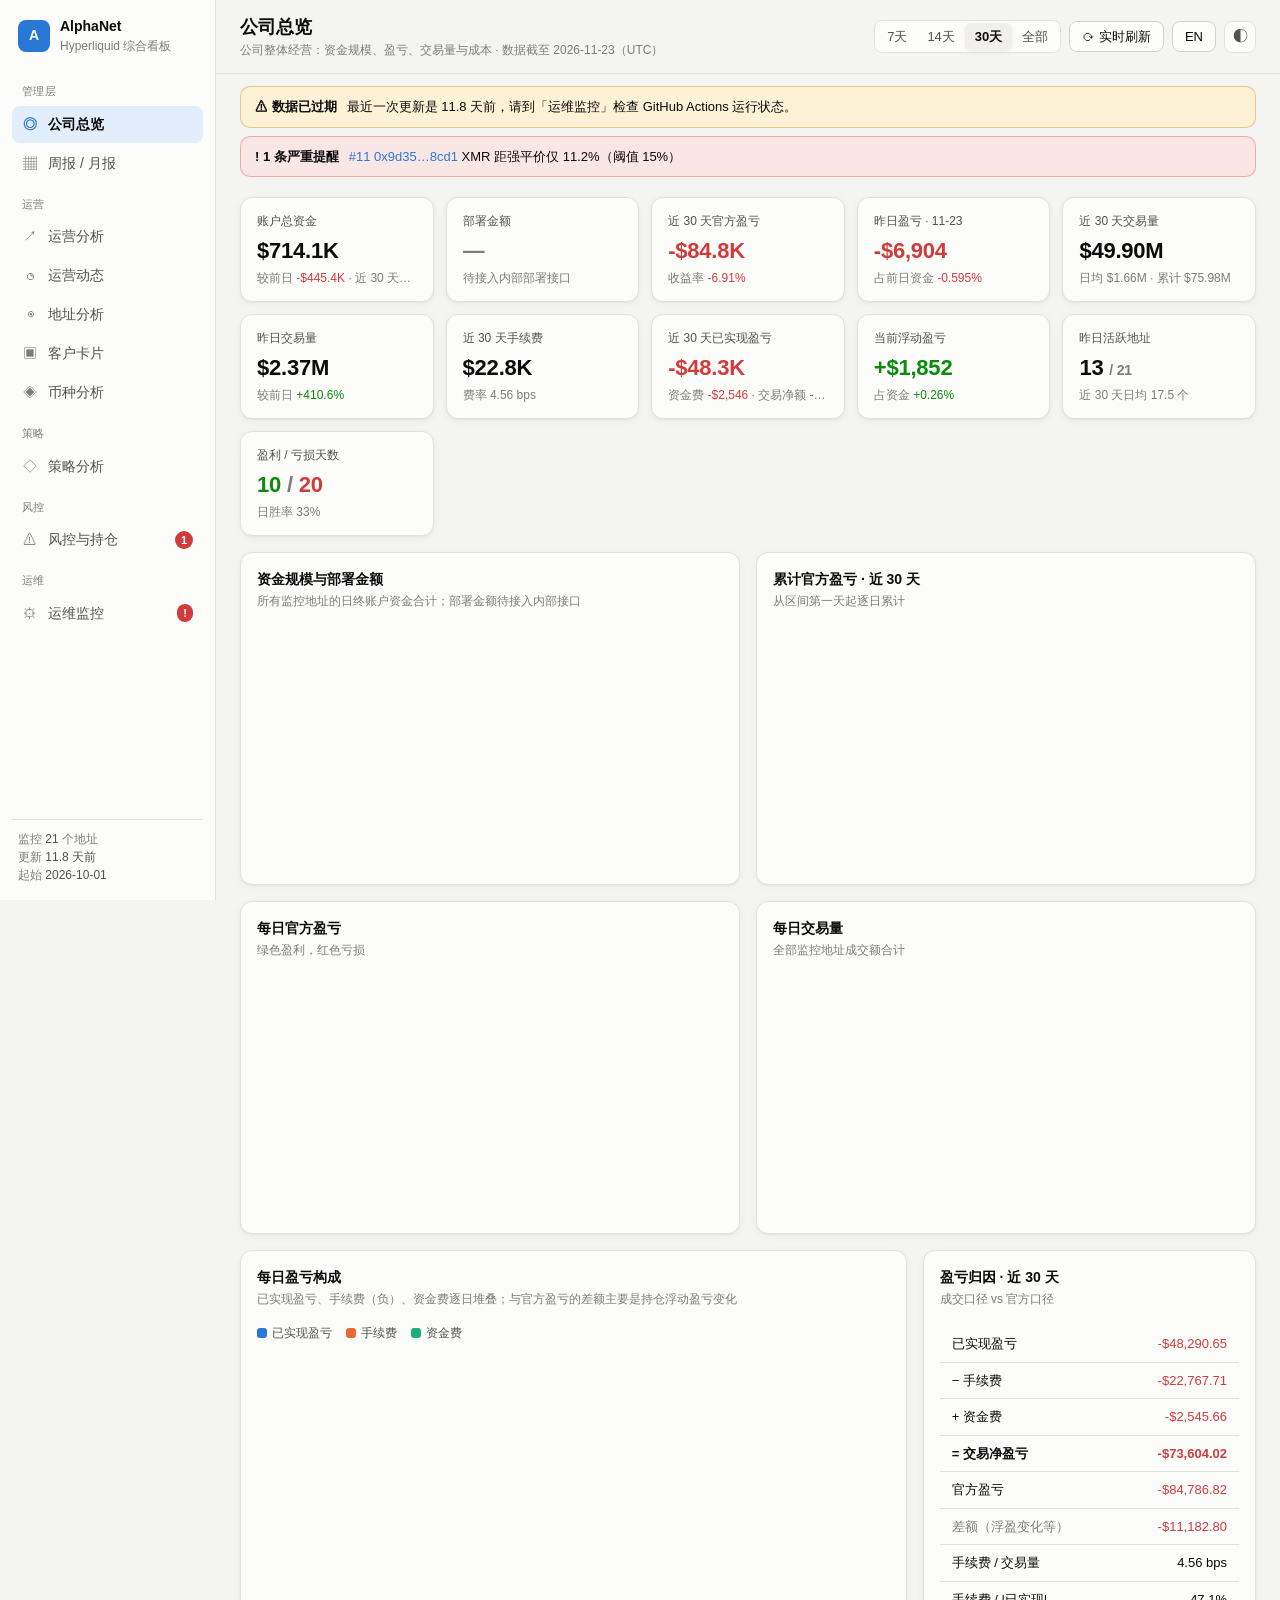
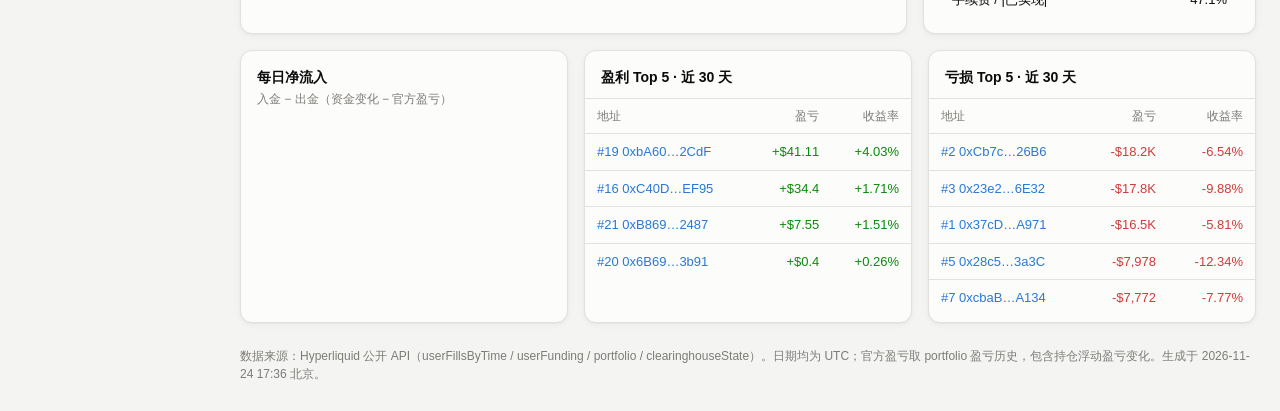
==== commit b0eb398d: "fix: restore operations activity in production releases" ====
--- a/index.html
+++ b/index.html
@@ -24,6 +24,7 @@
       <a href="#weekly" data-v="weekly"><span>▦</span>周报 / 月报</a>
       <div class="nav-g">运营</div>
       <a href="#ops" data-v="ops"><span>↗</span>运营分析</a>
+      <a href="/activity"><span>◷</span>运营动态</a>
       <a href="#address" data-v="address"><span>◉</span>地址分析</a>
       <a href="#cards" data-v="cards"><span>▣</span>客户卡片</a>
       <a href="#coins" data-v="coins"><span>◈</span>币种分析</a>
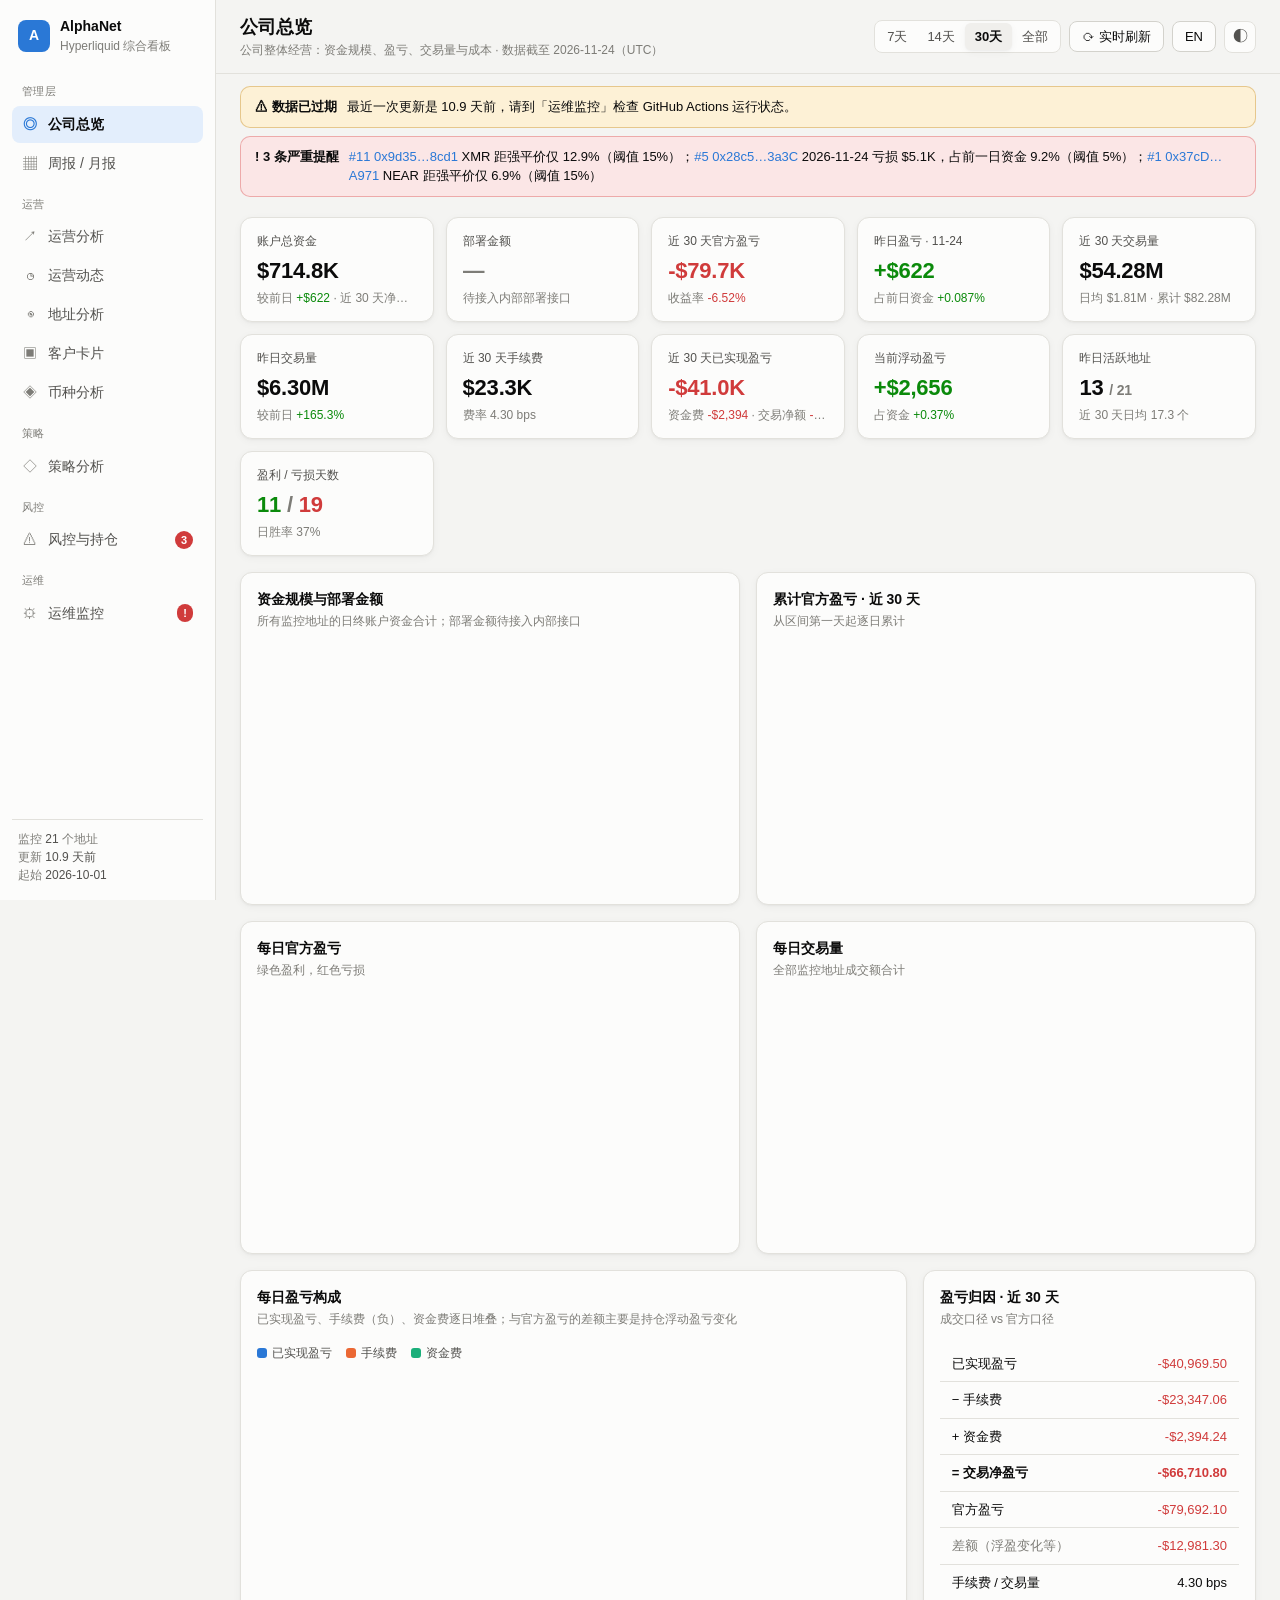
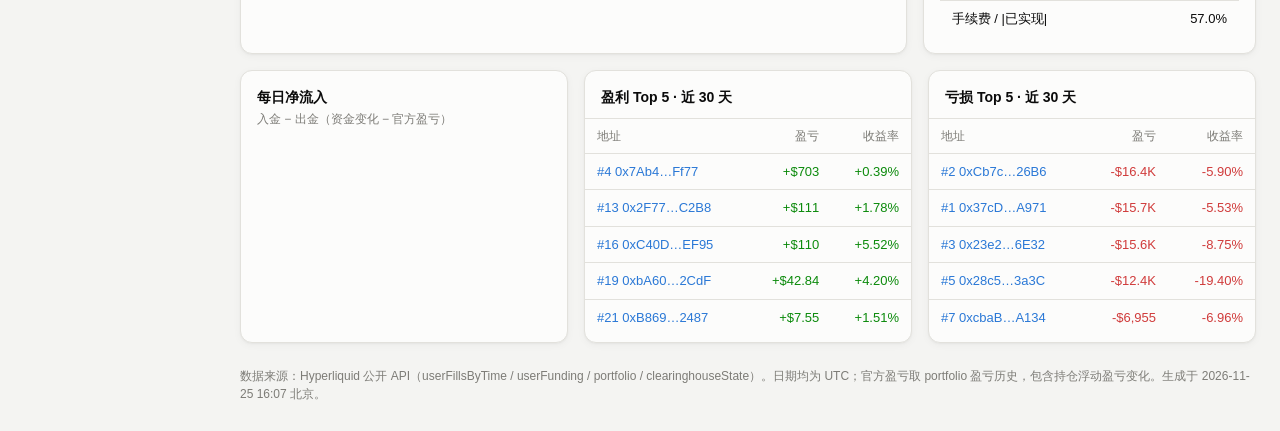
==== commit 42853a82: "fix: distinguish current wallet activity from historical address performance" ====
--- a/index.html
+++ b/index.html
@@ -56,6 +56,7 @@
   </main>
 </div>
 <div class="tip" id="tip"></div>
-<script src="assets/app.js?v=20261124a"></script>
+<script src="assets/address-status.js?v=1"></script>
+<script src="assets/app.js?v=20261125b"></script>
 </body>
 </html>
